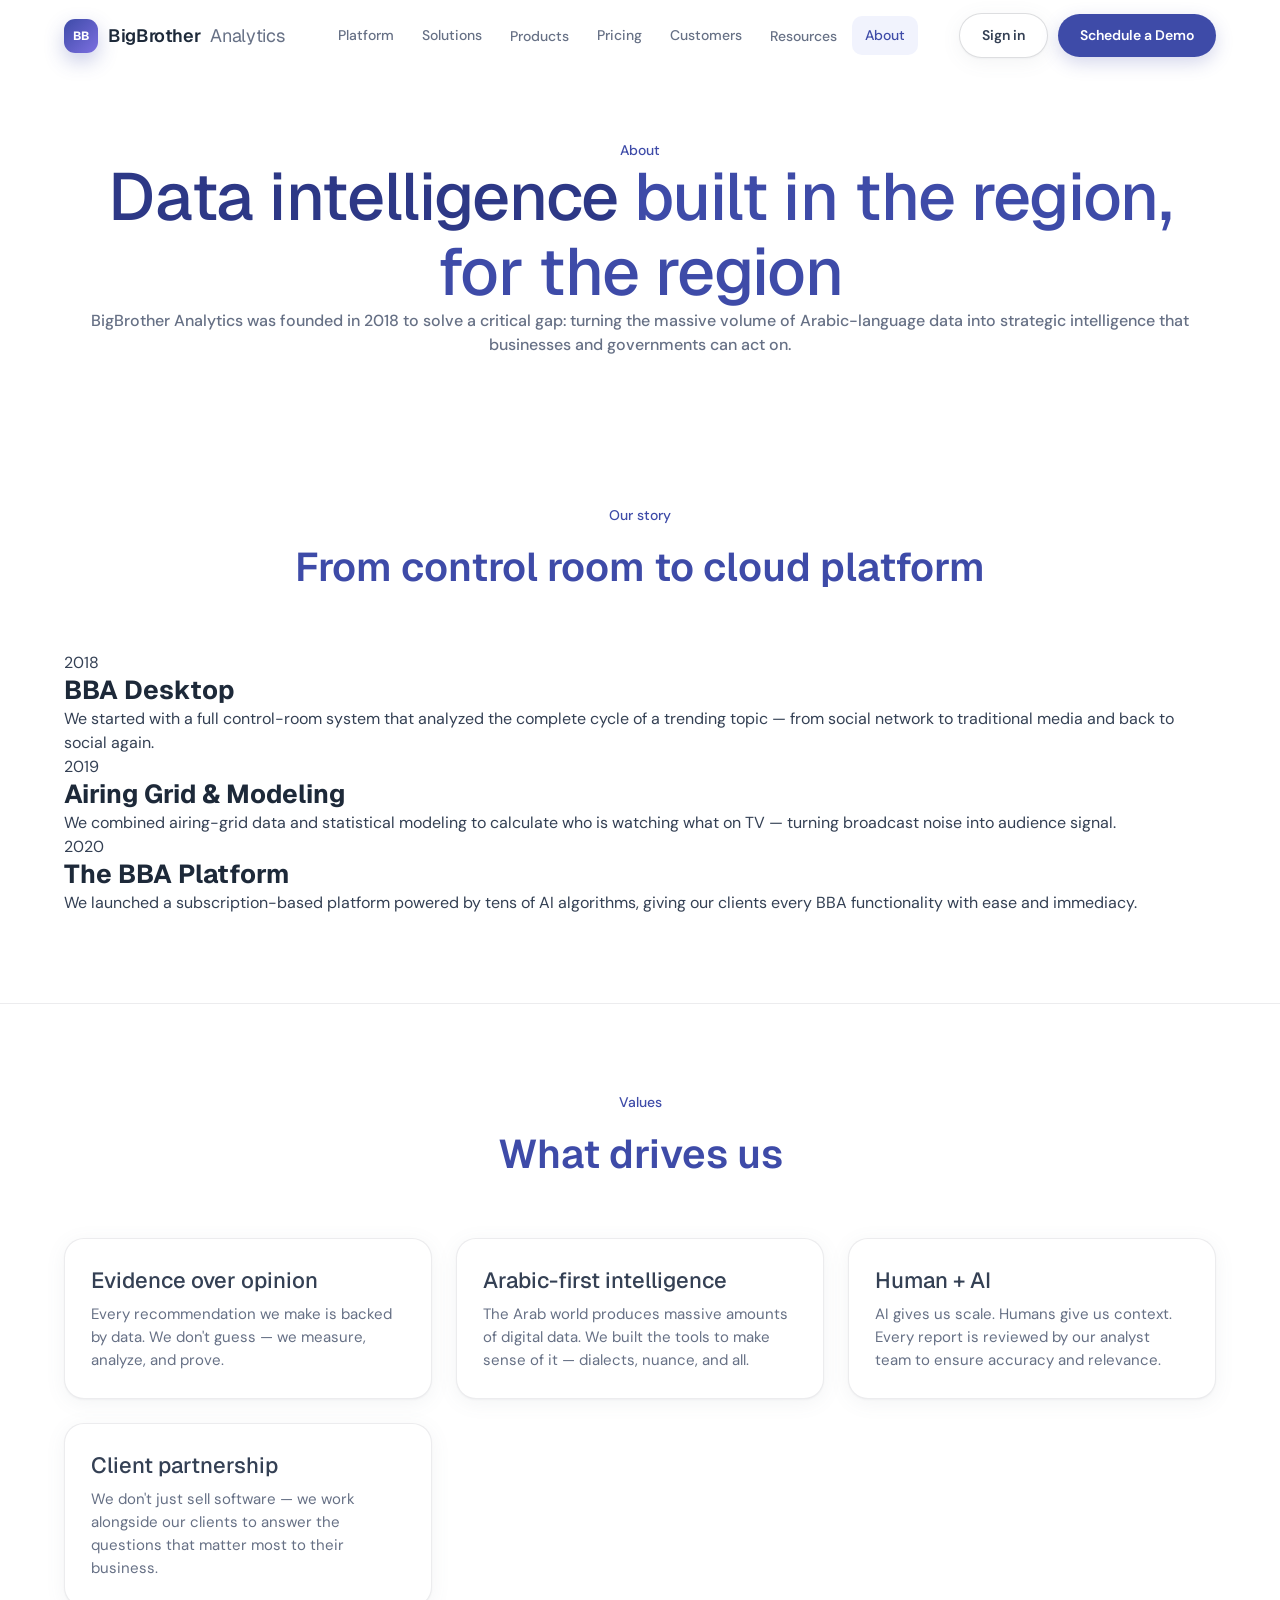
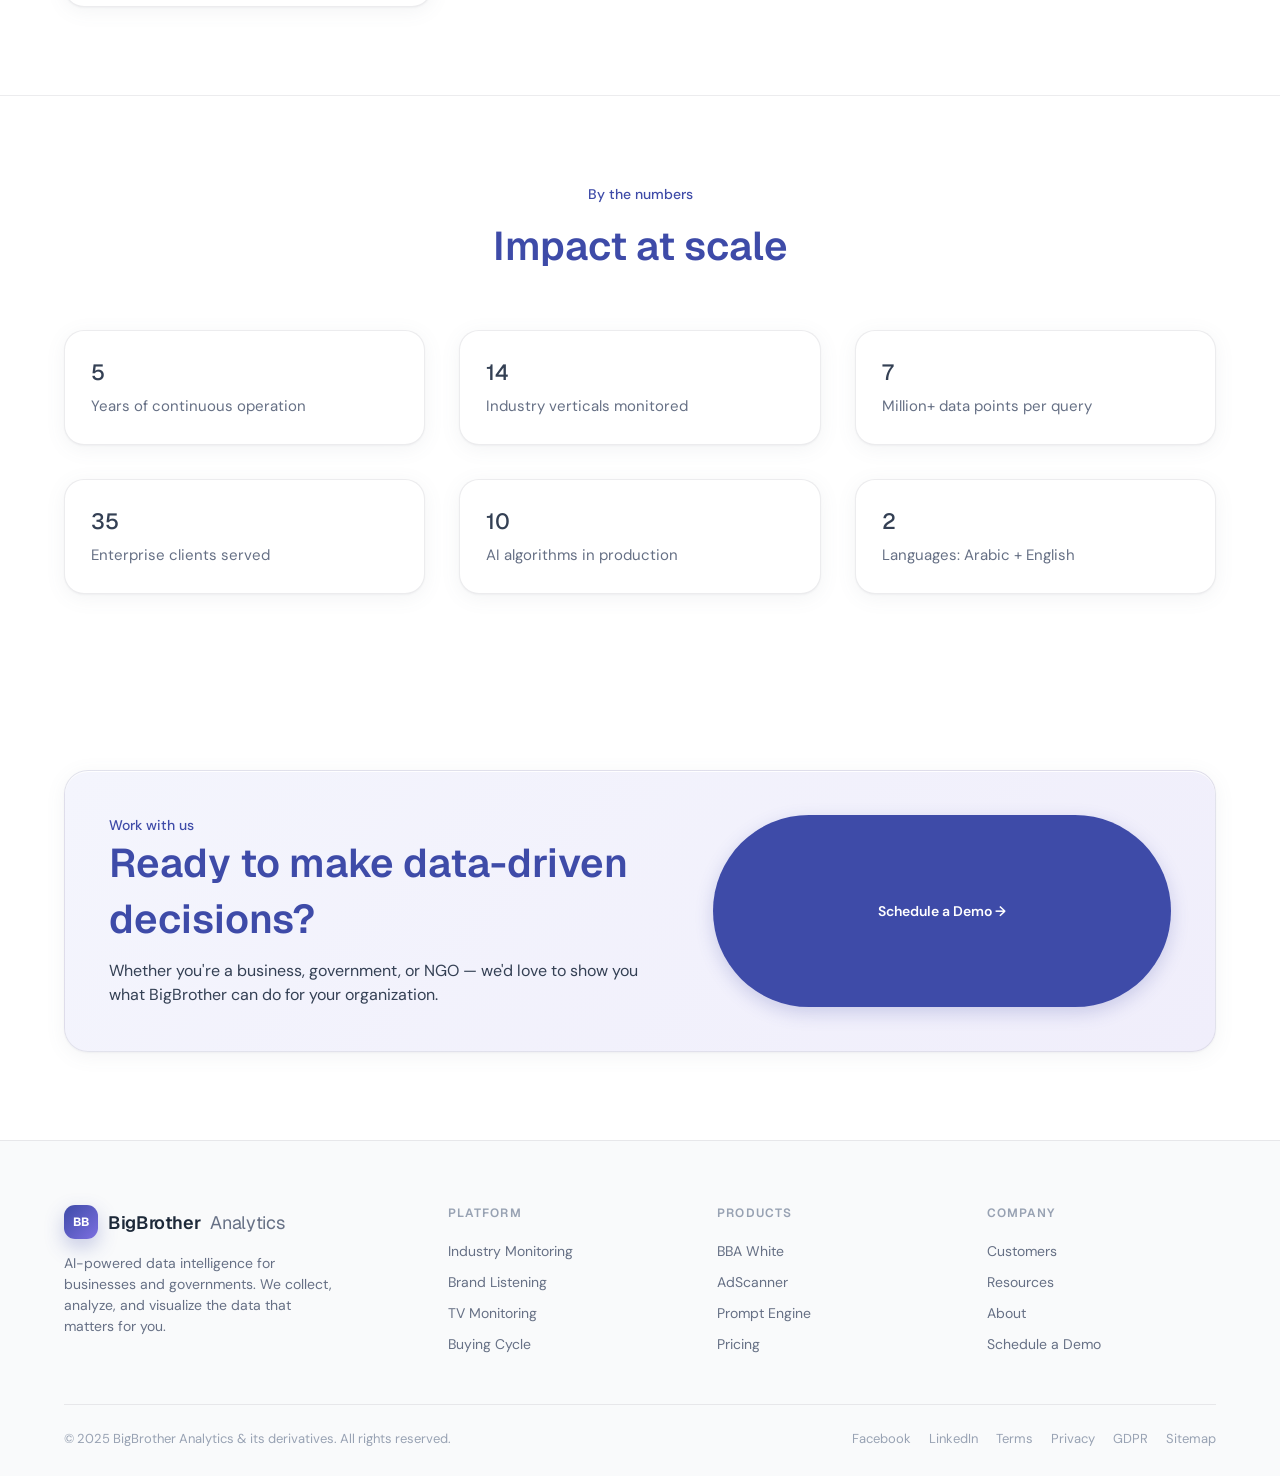
==== about.html @ 5b09ae2c "Initial commit" ====
<!DOCTYPE html>
<html lang="en">
<head>
<meta charset="utf-8">
<meta name="viewport" content="width=device-width, initial-scale=1">
<title>About — BigBrother Analytics</title>
<link rel="stylesheet" href="assets/css/style.css">
</head>
<body>

<header>
  <nav class="wrap">
    <a href="index.html" class="logo"><span class="dot">BB</span>BigBrother<span class="mut" style="font-weight:400">Analytics</span></a>
    <div class="navlinks">
      <a href="platform.html">Platform</a>
      <a href="solutions.html">Solutions</a>
      <div class="nav-dropdown">
        <a href="products.html">Products</a>
        <div class="dropdown-menu">
          <a href="bb-white.html">BBA White</a>
          <a href="ad-scanner.html">AdScanner</a>
          <a href="prompt-engine.html">Prompt Engine</a>
        </div>
      </div>
      <a href="pricing.html">Pricing</a>
      <a href="customers.html">Customers</a>
      <div class="nav-dropdown">
        <a href="resources.html">Resources</a>
        <div class="dropdown-menu">
          <a href="resources.html">Blog</a>
          <a href="resources.html">Case Studies</a>
          <a href="resources.html">Documentation</a>
        </div>
      </div>
      <a href="about.html" class="active">About</a>
    </div>
    <div class="navcta">
      <a href="schedule-demo.html" class="btn btn-ghost">Sign in</a>
      <a href="schedule-demo.html" class="btn btn-primary">Schedule a Demo</a>
    </div>
    <button class="nav-toggle" aria-label="Toggle menu">
      <svg width="24" height="24" fill="none" stroke="currentColor" stroke-width="2"><path d="M3 12h18M3 6h18M3 18h18"/></svg>
    </button>
  </nav>
  <div class="mobile-menu">
    <div class="mobile-menu-inner wrap">
      <a href="platform.html">Platform</a>
      <a href="solutions.html">Solutions</a>
      <a href="products.html">Products</a>
      <a href="bb-white.html">BBA White</a>
      <a href="ad-scanner.html">AdScanner</a>
      <a href="prompt-engine.html">Prompt Engine</a>
      <a href="pricing.html">Pricing</a>
      <a href="customers.html">Customers</a>
      <a href="resources.html">Resources</a>
      <a href="about.html" class="active">About</a>
      <div class="mobile-menu-cta">
        <a href="schedule-demo.html" class="btn btn-ghost" style="width:100%;justify-content:center">Sign in</a>
        <a href="schedule-demo.html" class="btn btn-primary" style="width:100%;justify-content:center">Schedule a Demo</a>
      </div>
    </div>
  </div>
</header>

<section class="page-hero">
  <div class="wrap">
    <div class="eyebrow">About</div>
    <h1>Data intelligence <span class="grad">built in the region, for the region</span></h1>
    <p class="lead">BigBrother Analytics was founded in 2018 to solve a critical gap: turning the massive volume of Arabic-language data into strategic intelligence that businesses and governments can act on.</p>
  </div>
</section>

<section>
  <div class="wrap">
    <div class="sec-head reveal">
      <div class="eyebrow">Our story</div>
      <h2>From control room to cloud platform</h2>
    </div>
    <div class="tl">
      <div class="node reveal">
        <div class="yr">2018</div>
        <h3>BBA Desktop</h3>
        <p>We started with a full control-room system that analyzed the complete cycle of a trending topic — from social network to traditional media and back to social again.</p>
      </div>
      <div class="node reveal">
        <div class="yr">2019</div>
        <h3>Airing Grid & Modeling</h3>
        <p>We combined airing-grid data and statistical modeling to calculate who is watching what on TV — turning broadcast noise into audience signal.</p>
      </div>
      <div class="node reveal">
        <div class="yr">2020</div>
        <h3>The BBA Platform</h3>
        <p>We launched a subscription-based platform powered by tens of AI algorithms, giving our clients every BBA functionality with ease and immediacy.</p>
      </div>
    </div>
  </div>
</section>

<section style="background:var(--bg2);border-top:1px solid var(--line);border-bottom:1px solid var(--line)">
  <div class="wrap">
    <div class="sec-head reveal">
      <div class="eyebrow">Values</div>
      <h2>What drives us</h2>
    </div>
    <div class="about-values">
      <div class="fcard reveal"><h3>Evidence over opinion</h3><p>Every recommendation we make is backed by data. We don't guess — we measure, analyze, and prove.</p></div>
      <div class="fcard reveal"><h3>Arabic-first intelligence</h3><p>The Arab world produces massive amounts of digital data. We built the tools to make sense of it — dialects, nuance, and all.</p></div>
      <div class="fcard reveal"><h3>Human + AI</h3><p>AI gives us scale. Humans give us context. Every report is reviewed by our analyst team to ensure accuracy and relevance.</p></div>
      <div class="fcard reveal"><h3>Client partnership</h3><p>We don't just sell software — we work alongside our clients to answer the questions that matter most to their business.</p></div>
    </div>
  </div>
</section>

<section>
  <div class="wrap">
    <div class="sec-head reveal">
      <div class="eyebrow">By the numbers</div>
      <h2>Impact at scale</h2>
    </div>
    <div class="feat-grid">
      <div class="fcard reveal"><h3 data-count="7">0</h3><p>Years of continuous operation</p></div>
      <div class="fcard reveal"><h3 data-count="20">0</h3><p>Industry verticals monitored</p></div>
      <div class="fcard reveal"><h3 data-count="10">0</h3><p>Million+ data points per query</p></div>
      <div class="fcard reveal"><h3 data-count="50">0</h3><p>Enterprise clients served</p></div>
      <div class="fcard reveal"><h3 data-count="15">0</h3><p>AI algorithms in production</p></div>
      <div class="fcard reveal"><h3>2</h3><p>Languages: Arabic + English</p></div>
    </div>
  </div>
</section>

<section>
  <div class="wrap">
    <div class="cta reveal">
      <div>
        <div class="eyebrow">Work with us</div>
        <h2>Ready to make data-driven decisions?</h2>
        <p>Whether you're a business, government, or NGO — we'd love to show you what BigBrother can do for your organization.</p>
      </div>
      <a href="schedule-demo.html" class="btn btn-primary">Schedule a Demo →</a>
    </div>
  </div>
</section>

<footer>
  <div class="wrap">
    <div class="fgrid">
      <div>
        <a href="index.html" class="logo" style="margin-bottom:14px"><span class="dot">BB</span>BigBrother<span class="mut" style="font-weight:400">Analytics</span></a>
        <p class="mut" style="font-size:14px;max-width:280px">AI-powered data intelligence for businesses and governments. We collect, analyze, and visualize the data that matters for you.</p>
      </div>
      <div>
        <h4>Platform</h4>
        <a href="solutions.html">Industry Monitoring</a><a href="solutions.html">Brand Listening</a>
        <a href="solutions.html">TV Monitoring</a><a href="solutions.html">Buying Cycle</a>
      </div>
      <div>
        <h4>Products</h4>
        <a href="bb-white.html">BBA White</a><a href="ad-scanner.html">AdScanner</a>
        <a href="prompt-engine.html">Prompt Engine</a><a href="pricing.html">Pricing</a>
      </div>
      <div>
        <h4>Company</h4>
        <a href="customers.html">Customers</a><a href="resources.html">Resources</a>
        <a href="about.html">About</a><a href="schedule-demo.html">Schedule a Demo</a>
      </div>
    </div>
    <div class="fbottom">
      <div>© 2025 BigBrother Analytics & its derivatives. All rights reserved.</div>
      <div class="soc">
        <a href="#">Facebook</a><a href="#">LinkedIn</a>
        <a href="#">Terms</a><a href="#">Privacy</a><a href="#">GDPR</a><a href="#">Sitemap</a>
      </div>
    </div>
  </div>
</footer>

<script src="assets/js/main.js" defer></script>
</body>
</html>
---- assets/css/style.css ----
/* =========================================================
   BigBrother Analytics — design system
   ========================================================= */
@import url('https://fonts.googleapis.com/css2?family=Geist:wght@400;500;600;700&family=DM+Sans:wght@400;500;600;700&display=swap');

*,*::before,*::after{box-sizing:border-box}
body{margin:0}
img,svg,video,canvas{display:block;max-width:100%}
a{color:inherit;text-decoration:none}
ul,ol{list-style:none;margin:0;padding:0}
button{font:inherit;border:none;background:none;cursor:pointer;color:inherit}
h1,h2,h3,h4,h5,h6,p{margin:0}

/* ===== TOKENS ===== */
:root{
  --ink:#1d2939;      /* headings */
  --ink2:#344054;     /* strong body */
  --mut:#667085;      /* body muted */
  --dim:#98a2b3;      /* light */
  --faint:#9aa5c4;    /* step labels */
  --pri:#3e4ba8;      /* primary indigo */
  --pri-d:#2d3886;    /* display indigo */
  --pri-l:#7c6fe0;
  --bg:#ffffff;
  --band:#f9fafb;
  --tint:#f1f3fd;
  --line:rgba(16,24,40,.08);
  --line2:rgba(16,24,40,.14);
  --good:#12b76a;
  --warn:#f79009;
  --bad:#f04438;
  --sh:0 1px 2px rgba(16,24,40,.04), 0 4px 20px rgba(102,112,133,.08);
  --sh-h:0 2px 6px rgba(16,24,40,.04), 0 14px 40px rgba(62,75,168,.14);
  --hair:inset 0 1px 0 rgba(255,255,255,.9);
  --max:1200px;
  --r:20px;
}

/* ===== BASE ===== */
html{scroll-behavior:smooth;scroll-padding-top:88px}
body{
  font-family:'DM Sans',system-ui,-apple-system,sans-serif;
  background:var(--bg);
  color:var(--ink2);
  line-height:1.5;
  -webkit-font-smoothing:antialiased;
  overflow-x:hidden;
}
::selection{background:rgba(62,75,168,.14)}
.wrap,.container{width:100%;max-width:var(--max);margin:0 auto;padding:0 24px}
section{padding:88px 0}
section.tight{padding:48px 0}
.band{background:var(--band);border-top:1px solid var(--line);border-bottom:1px solid var(--line)}
.center{text-align:center}

/* ===== TYPE ===== */
h1,h2,h3,h4,.display,.title,.logo{font-family:'Geist','DM Sans',system-ui,sans-serif}
h1,.title{font-size:clamp(36px,5.2vw,70px);line-height:1.12;font-weight:500;color:var(--pri-d);letter-spacing:-.01em}
h2{font-size:clamp(30px,3.6vw,40px);line-height:1.4;font-weight:600;color:var(--pri)}
h3{font-size:26px;line-height:1.23;font-weight:700;color:var(--ink)}
h4{font-size:20px;line-height:1.4;font-weight:600;color:var(--ink2)}
.lead{font-size:clamp(14px,1.4vw,16px);line-height:1.5;font-weight:500;color:var(--mut)}
.sub{font-size:clamp(16px,1.6vw,18px);line-height:1.34;font-weight:500;color:var(--mut);max-width:688px}
.mut,.muted{color:var(--mut)}
.eyebrow,.label{font-size:14px;line-height:20px;font-weight:500;color:var(--pri)}

/* ===== BUTTONS ===== */
.btn,.btn-primary,.btn-ghost,.btn2,.btn3{
  display:inline-flex;align-items:center;justify-content:center;gap:8px;
  border-radius:999px;font-size:14px;font-weight:600;padding:13px 26px;
  white-space:nowrap;transition:transform .18s ease,background .18s ease,box-shadow .18s ease,border-color .18s ease,color .18s ease;
}
.btn,.btn-primary{background:var(--pri);color:#fff;box-shadow:0 6px 18px rgba(62,75,168,.22)}
.btn:hover,.btn-primary:hover{background:#354095;transform:translateY(-1px);box-shadow:0 10px 26px rgba(62,75,168,.3)}
.btn-ghost,.btn2,.btn3{background:#fff;color:var(--ink2);border:1px solid var(--line2);box-shadow:var(--sh)}
.btn-ghost:hover,.btn2:hover,.btn3:hover{border-color:var(--pri);color:var(--pri);transform:translateY(-1px)}
.btn:focus-visible,.btn-primary:focus-visible,.btn-ghost:focus-visible,.faq-q:focus-visible,
.navlinks a:focus-visible,.nav-links a:focus-visible,.nav-toggle:focus-visible,.switch:focus-visible{
  outline:2px solid var(--pri);outline-offset:3px;
}

/* ===== HEADER ===== */
header{
  position:fixed;top:0;left:0;right:0;height:72px;z-index:9999;display:flex;align-items:center;
  background:rgba(255,255,255,.72);backdrop-filter:blur(16px);-webkit-backdrop-filter:blur(16px);
  border-bottom:1px solid transparent;transition:background .3s ease,border-color .3s ease;
}
header.scrolled{background:rgba(255,255,255,.94);border-bottom-color:var(--line)}
header .wrap,header nav.wrap{display:flex;align-items:center;justify-content:space-between;gap:18px;width:100%}
.logo,.nav-brand{display:inline-flex;align-items:center;gap:10px;font-size:18px;font-weight:600;letter-spacing:-.02em;color:var(--ink)}
.dot{
  width:34px;height:34px;border-radius:11px;display:inline-grid;place-items:center;
  background:linear-gradient(135deg,var(--pri),var(--pri-l));
  color:#fff;font-size:12px;font-weight:700;box-shadow:0 8px 20px rgba(62,75,168,.28);
}
.navlinks,.nav-links{display:flex;align-items:center;gap:2px}
.navlinks a,.nav-links a{
  font-size:14px;font-weight:500;color:var(--mut);padding:9px 13px;border-radius:10px;
  transition:color .2s ease,background .2s ease;
}
.navlinks a:hover,.nav-links a:hover{color:var(--ink);background:rgba(16,24,40,.04)}
.navlinks a.active,.nav-links a.active{color:var(--pri);background:var(--tint)}
.nav-dropdown{position:relative}
.dropdown-menu{
  position:absolute;top:calc(100% + 10px);left:0;min-width:210px;padding:8px;
  background:#fff;border:1px solid var(--line);border-radius:14px;box-shadow:0 16px 44px rgba(16,24,40,.14);
  opacity:0;visibility:hidden;transform:translateY(-4px);pointer-events:none;transition:all .2s ease;z-index:1000;
}
.nav-dropdown:hover .dropdown-menu{opacity:1;visibility:visible;transform:none;pointer-events:auto}
.dropdown-menu a{display:block;padding:9px 12px;border-radius:9px;font-size:14px;color:var(--mut)}
.dropdown-menu a:hover{background:var(--band);color:var(--ink)}
.dropdown-menu a.active{color:var(--pri);background:var(--tint)}
.navcta,.nav-cta{display:flex;align-items:center;gap:10px}
.navcta .btn-ghost,.nav-cta .btn-ghost{padding:11px 20px}
.navcta .btn,.nav-cta .btn{padding:11px 22px}
.nav-toggle{display:none;color:var(--ink);padding:4px}
.nav-toggle svg{width:26px;height:26px}
.mobile-menu{
  display:none;position:fixed;inset:72px 0 auto 0;padding:14px 0 22px;
  background:rgba(255,255,255,.97);backdrop-filter:blur(18px);border-bottom:1px solid var(--line);z-index:9998;
}
.mobile-menu.open{display:block}
.mobile-menu-inner{display:grid;gap:6px}
.mobile-menu-inner a{padding:12px 16px;border-radius:12px;background:var(--band);border:1px solid var(--line);color:var(--ink2);font-weight:500}
.mobile-menu-inner a.active{background:var(--tint);border-color:rgba(62,75,168,.2);color:var(--pri)}
.mobile-menu-cta{display:grid;gap:10px;margin-top:8px}

/* ===== HERO ===== */
.hero,.page-hero{position:relative;padding:150px 0 72px;text-align:center;overflow:hidden}
.hero .wrap,.page-hero .wrap{position:relative;z-index:1}
.grid-bg{
  position:absolute;inset:0 0 auto;height:760px;pointer-events:none;
  background:
    radial-gradient(680px 400px at 50% -6%, rgba(62,75,168,.10), transparent 70%),
    radial-gradient(460px 320px at 12% 8%, rgba(124,111,224,.10), transparent 70%),
    radial-gradient(460px 320px at 88% 4%, rgba(62,75,168,.08), transparent 70%),
    linear-gradient(90deg, rgba(16,24,40,.028) 1px, transparent 1px),
    linear-gradient(rgba(16,24,40,.028) 1px, transparent 1px);
  background-size:auto,auto,auto,64px 64px,64px 64px;
  mask-image:linear-gradient(180deg,#000 0%,rgba(0,0,0,.55) 60%,transparent 100%);
}
.hero-meta{display:flex;align-items:center;justify-content:center;gap:12px;flex-wrap:wrap;margin-bottom:18px}
.hero-meta .k{font-size:14px;line-height:20px;font-weight:500;color:var(--pri-d)}
.hero-meta .sep{width:4px;height:4px;border-radius:50%;background:var(--dim)}
.hero-meta .v{font-size:14px;line-height:20px;color:#717182}
.hero h1,.hero .title{margin:0 auto 26px;max-width:16ch}
.hero .lead{max-width:688px;margin:0 auto}
.hero-actions{margin-top:32px;display:flex;justify-content:center;gap:12px;flex-wrap:wrap}
.page-hero{padding:140px 0 60px}
.page-hero .lead,.page-hero .sub{margin-left:auto;margin-right:auto}

/* ===== LOGO MARQUEE ===== */
.strip{padding:34px 0;background:var(--band);border-top:1px solid var(--line);border-bottom:1px solid var(--line)}
.strip .lbl{text-align:center;font-size:13px;font-weight:500;color:var(--dim);margin-bottom:22px}
.marquee{overflow:hidden;mask-image:linear-gradient(90deg,transparent,#000 10%,#000 90%,transparent)}
.marquee .track{display:flex;gap:64px;width:max-content;animation:slide 36s linear infinite}
.marquee:hover .track{animation-play-state:paused}
.marquee span{flex:none;font-size:18px;font-weight:600;letter-spacing:-.01em;color:var(--dim);white-space:nowrap;transition:color .2s}
.marquee span:hover{color:var(--pri)}
@keyframes slide{to{transform:translateX(-50%)}}

/* ===== STAT BAND ===== */
.growth{display:grid;grid-template-columns:minmax(0,.9fr) minmax(0,1.6fr);gap:56px;align-items:center}
.growth .head{font-family:'Geist','DM Sans',sans-serif;font-size:40px;line-height:56px;font-weight:600;color:var(--pri)}
.stats{display:grid;grid-template-columns:repeat(3,1fr);gap:28px}
.stat .n{font-family:'Geist','DM Sans',sans-serif;font-size:36px;line-height:44px;font-weight:600;color:var(--pri)}
.stat .l{margin-top:6px;font-size:14px;line-height:20px;font-weight:500;color:var(--ink2)}

/* ===== SECTION HEAD ===== */
.sec-head{text-align:center;max-width:760px;margin:0 auto 56px}
.sec-head .eyebrow{margin-bottom:14px}
.sec-head h2,.sec-head .h{margin-bottom:16px}
.sec-head p,.sec-head .sub{margin:0 auto;font-size:18px;line-height:24px;font-weight:500;color:var(--mut);max-width:688px}

/* ===== BENTO FEATURE CARDS ===== */
.bento,.feat,.feat-grid,.prod,.solutions{
  display:grid;grid-template-columns:repeat(auto-fit,minmax(300px,1fr));gap:34px;align-items:stretch;
}
.bcard,.fcard,.pcard,.feat-card,.value-card,.blog-card,.product-card,.panel,.card{
  display:flex;flex-direction:column;
  background:#fff;border:1px solid var(--line);border-radius:var(--r);padding:14px;
  box-shadow:var(--sh),var(--hair);
  transition:transform .22s ease,box-shadow .22s ease,border-color .22s ease;
}
.bcard:hover,.fcard:hover,.pcard:hover,.feat-card:hover,.value-card:hover,.blog-card:hover,.product-card:hover,.panel:hover,.card:hover{
  transform:translateY(-4px);box-shadow:var(--sh-h),var(--hair);border-color:rgba(62,75,168,.18);
}
/* mockup viewport */
.viz{
  position:relative;flex:1;min-height:230px;border-radius:14px;overflow:hidden;
  background:linear-gradient(160deg,#f7f8fd 0%,#f1f3fd 100%);
  border:1px solid rgba(62,75,168,.07);
  padding:18px;display:flex;flex-direction:column;gap:10px;
}
.bcard .meta,.fcard .meta{padding:18px 16px 8px}
.bcard .meta h3,.bcard .meta .t{font-family:'Geist','DM Sans',sans-serif;font-size:24px;line-height:32px;font-weight:500;color:var(--ink2);margin-bottom:8px}
.bcard .meta p{font-size:16px;line-height:24px;color:var(--mut)}
/* legacy card interior */
.fcard h3,.pcard h3,.feat-card h4,.value-card h4,.card h4{font-family:'Geist','DM Sans',sans-serif;font-size:22px;line-height:30px;font-weight:500;color:var(--ink2);margin-bottom:8px}
.fcard p,.pcard p,.feat-card p,.value-card p,.card p,.blog-card p,.product-card__desc{font-size:15px;line-height:23px;color:var(--mut)}
.fcard,.pcard,.feat-card,.value-card,.blog-card,.product-card,.panel,.card{padding:26px}
.ico,.card-icon,.value-item__icon{
  width:46px;height:46px;border-radius:13px;display:grid;place-items:center;font-size:21px;margin-bottom:16px;
  background:linear-gradient(135deg,rgba(62,75,168,.10),rgba(124,111,224,.10));
  border:1px solid rgba(62,75,168,.12);box-shadow:var(--hair);
}
.pcard a,.card .link{margin-top:auto;padding-top:14px;color:var(--pri);font-weight:600;font-size:14px}
.tag{
  display:inline-flex;align-items:center;align-self:flex-start;gap:6px;margin-bottom:14px;
  padding:5px 12px;border-radius:999px;font-size:12px;font-weight:600;
  background:var(--tint);border:1px solid rgba(62,75,168,.14);color:var(--pri);
}

/* --- mockup atoms used inside .viz --- */
.vhead{display:flex;align-items:center;justify-content:space-between;gap:10px}
.vhead .t{font-size:13px;font-weight:600;color:var(--ink2)}
.live{display:inline-flex;align-items:center;gap:6px;font-size:11px;font-weight:600;color:var(--good)}
.live::before{content:"";width:6px;height:6px;border-radius:50%;background:var(--good);animation:pulse 1.8s infinite}
@keyframes pulse{0%,100%{opacity:1;transform:scale(1)}50%{opacity:.35;transform:scale(.8)}}
.tile{background:#fff;border:1px solid var(--line);border-radius:12px;padding:12px;box-shadow:var(--hair)}
.tile .k{font-size:11px;color:var(--dim);margin-bottom:4px}
.tile .v{font-family:'Geist','DM Sans',sans-serif;font-size:22px;font-weight:600;color:var(--ink);line-height:1.1}
.tile .d{font-size:11px;color:var(--good);margin-top:3px}
.tiles{display:grid;grid-template-columns:1fr 1fr;gap:10px}
.bars{display:flex;align-items:flex-end;gap:6px;flex:1;min-height:78px}
.bars span{flex:1;min-height:8px;border-radius:5px 5px 3px 3px;background:linear-gradient(180deg,var(--pri),rgba(124,111,224,.35))}
.kpi{display:grid;grid-template-columns:1fr 1.1fr auto;gap:10px;align-items:center;font-size:12px}
.kpi .l{color:var(--mut);white-space:nowrap;overflow:hidden;text-overflow:ellipsis}
.kpi .v{font-weight:600;color:var(--ink);font-size:12px}
.meter{height:8px;border-radius:999px;background:rgba(62,75,168,.12);overflow:hidden}
.meter i{display:block;height:100%;border-radius:inherit;background:linear-gradient(90deg,var(--pri),var(--pri-l))}
.bub{
  max-width:86%;padding:10px 13px;border-radius:14px;font-size:13px;line-height:1.4;
  background:#fff;border:1px solid var(--line);color:var(--ink2);box-shadow:var(--hair);
}
.bub.me{margin-left:auto;background:var(--pri);color:#fff;border-color:transparent}
.bub .who{display:block;font-size:10px;font-weight:600;color:var(--dim);margin-bottom:3px}
.bub.me .who{color:rgba(255,255,255,.7)}
.rowitem{display:flex;align-items:center;gap:10px;background:#fff;border:1px solid var(--line);border-radius:11px;padding:10px 12px;box-shadow:var(--hair)}
.rowitem .txt{flex:1;min-width:0}
.rowitem .n{font-size:12.5px;font-weight:600;color:var(--ink2)}
.rowitem .s{font-size:11px;color:var(--dim)}
.badge2{font-size:10.5px;font-weight:600;padding:4px 9px;border-radius:999px;white-space:nowrap}
.badge2.ok{background:rgba(18,183,106,.1);color:var(--good)}
.badge2.on{background:var(--tint);color:var(--pri)}
.badge2.hot{background:rgba(240,68,56,.1);color:var(--bad)}
.badge2.warn{background:rgba(247,144,9,.12);color:var(--warn)}
.chips{display:flex;flex-wrap:wrap;gap:7px}
.chip{
  padding:6px 12px;border-radius:999px;font-size:12px;font-weight:500;
  background:#fff;border:1px solid var(--line);color:var(--mut);box-shadow:var(--hair);
}
.chip.on{background:var(--tint);border-color:rgba(62,75,168,.18);color:var(--pri)}
.foot{margin-top:auto;font-size:11.5px;font-weight:600;color:var(--pri)}

/* ===== HOW IT WORKS / STEPS ===== */
.steps{display:grid;grid-template-columns:repeat(auto-fit,minmax(300px,1fr));gap:34px}
.stepcard{display:flex;flex-direction:column;background:#fff;border:1px solid var(--line);border-radius:var(--r);padding:14px;box-shadow:var(--sh),var(--hair);transition:transform .22s ease,box-shadow .22s ease}
.stepcard:hover{transform:translateY(-4px);box-shadow:var(--sh-h),var(--hair)}
.stepcard .meta{padding:18px 16px 8px}
.step-n{font-size:11px;font-weight:600;text-transform:uppercase;letter-spacing:.12em;color:var(--faint);margin-bottom:6px}
.stepcard .meta h3{font-size:26px;line-height:32px;font-weight:700;color:var(--ink);margin-bottom:14px}
.stepcard .meta .h{font-size:15px;line-height:22px;font-weight:700;color:var(--ink);margin-bottom:8px}
.stepcard .meta p{font-size:15px;line-height:23px;color:var(--mut)}

/* ===== USE CASES ===== */
.ucgrid{display:grid;grid-template-columns:repeat(auto-fit,minmax(300px,1fr));gap:34px}
.uc{display:flex;flex-direction:column;background:#fff;border:1px solid var(--line);border-radius:var(--r);padding:14px;box-shadow:var(--sh),var(--hair);transition:transform .22s ease,box-shadow .22s ease}
.uc:hover{transform:translateY(-4px);box-shadow:var(--sh-h),var(--hair)}
.uc .meta{padding:18px 16px 8px}
.uc .kicker{display:flex;align-items:center;gap:8px;margin-bottom:10px;font-size:11px;font-weight:600;letter-spacing:.12em;text-transform:uppercase;color:var(--faint)}
.uc .kicker .ind{letter-spacing:normal;text-transform:none;font-size:14px;font-weight:400;color:var(--dim)}
.uc .meta h3{font-size:22px;line-height:30px;font-weight:600;color:var(--ink);margin-bottom:8px}
.uc .meta p{font-size:15px;line-height:23px;color:var(--mut)}

/* ===== TESTIMONIALS ===== */
.tgrid,.testi-grid{display:grid;grid-template-columns:repeat(auto-fit,minmax(300px,1fr));gap:24px}
.quote,.testi-card{
  display:flex;flex-direction:column;gap:18px;background:#fff;border:1px solid var(--line);
  border-radius:16px;padding:26px;box-shadow:var(--sh),var(--hair);transition:transform .22s ease,box-shadow .22s ease,border-color .22s ease;
}
.quote:hover,.testi-card:hover{transform:translateY(-3px);box-shadow:var(--sh-h),var(--hair);border-color:rgba(62,75,168,.18)}
.quote p,.testi-card .quote{font-size:15px;line-height:1.62;color:var(--ink2);flex:1}
.who,.author{display:flex;align-items:center;gap:12px;margin-top:auto}
.av,.avatar{width:40px;height:40px;border-radius:50%;display:grid;place-items:center;flex:none;background:var(--tint);color:var(--pri);font-size:13px;font-weight:700}
.who b,.author .name{display:block;font-size:14px;font-weight:600;color:var(--ink)}
.who small,.author .role{display:block;font-size:12.5px;color:var(--dim)}

/* ===== SPLIT / PANEL VISUAL ===== */
.split{display:grid;grid-template-columns:1.02fr .98fr;gap:56px;align-items:center}
.panel-visual{display:grid;gap:16px;padding:26px;background:#fff;border:1px solid var(--line);border-radius:var(--r);box-shadow:var(--sh),var(--hair)}
.panel-visual .kpi{font-size:13px}
.panel-visual .meter{height:10px}

/* ===== CRISIS BANNER ===== */
.crisis{
  display:flex;gap:20px;align-items:flex-start;padding:26px 28px;border-radius:var(--r);
  background:linear-gradient(135deg,rgba(240,68,56,.06),var(--tint));border:1px solid var(--line);box-shadow:var(--sh),var(--hair);
}
.crisis .ico{margin:0;flex:none;background:rgba(240,68,56,.1);border-color:rgba(240,68,56,.16)}

/* ===== CTA / FORMS ===== */
.cta{
  display:grid;grid-template-columns:1.1fr .9fr;gap:44px;padding:44px;border-radius:24px;
  background:linear-gradient(135deg,#f4f5fd,#f0eefb);border:1px solid var(--line);box-shadow:var(--sh),var(--hair);
}
.cta h2{margin-bottom:12px}
.frow{display:grid;grid-template-columns:1fr 1fr;gap:12px;margin-bottom:12px}
input,select,textarea{
  width:100%;font-family:inherit;font-size:14px;padding:13px 15px;border-radius:12px;
  border:1px solid var(--line2);background:#fff;color:var(--ink2);outline:none;
  transition:border-color .2s ease,box-shadow .2s ease;
}
input::placeholder,textarea::placeholder{color:var(--dim)}
input:focus,select:focus,textarea:focus{border-color:var(--pri);box-shadow:0 0 0 4px rgba(62,75,168,.1)}
form .btn,form .btn-primary{width:100%;margin-top:4px}
.fnote{font-size:12px;color:var(--dim);margin-top:10px;text-align:center}
.trust{display:flex;flex-wrap:wrap;gap:10px;margin-top:24px}
.trust > div{padding:9px 14px;border-radius:999px;font-size:13px;background:#fff;border:1px solid var(--line);color:var(--mut);box-shadow:var(--hair)}
.trust b{color:var(--ink);font-weight:600}

/* ===== FAQ ===== */
.faq{max-width:860px;margin:0 auto}
.faq-item{border-bottom:1px solid var(--line)}
.faq-q{display:flex;align-items:center;justify-content:space-between;gap:16px;width:100%;padding:22px 0;text-align:left;font-size:18px;line-height:28px;font-weight:500;color:var(--ink2)}
.faq-q:hover{color:var(--pri)}
.faq-ico,.arr{color:var(--dim);transition:transform .25s ease;flex:none}
.faq-item.open .faq-ico,.faq-item.open .arr{transform:rotate(180deg)}
.faq-a{max-height:0;overflow:hidden;opacity:0;transition:max-height .35s ease,opacity .25s ease}
.faq-item.open .faq-a{max-height:420px;opacity:1}
.faq-a p{padding:0 0 22px;font-size:16px;line-height:26px;color:var(--mut)}

/* ===== PRICING ===== */
.prices,.price-cards{display:grid;grid-template-columns:repeat(auto-fit,minmax(280px,1fr));gap:24px;align-items:start}
.price-card{background:#fff;border:1px solid var(--line);border-radius:var(--r);padding:34px 28px;text-align:center;box-shadow:var(--sh),var(--hair);transition:transform .22s ease,box-shadow .22s ease}
.price-card:hover{transform:translateY(-4px);box-shadow:var(--sh-h),var(--hair)}
.price-card.featured,.popular{border-color:rgba(62,75,168,.35);box-shadow:0 0 0 1px rgba(62,75,168,.12),0 22px 50px rgba(62,75,168,.14)}
.price-card.featured{position:relative}
.price-card.featured::before{content:'Most Popular';position:absolute;top:-12px;left:50%;transform:translateX(-50%);background:var(--pri);color:#fff;font-size:11px;font-weight:600;padding:5px 16px;border-radius:999px}
.price-card .plan-name{font-size:13px;font-weight:600;text-transform:uppercase;letter-spacing:.08em;color:var(--mut);margin-bottom:10px}
.price-card .price,.price-card .amount{font-family:'Geist','DM Sans',sans-serif;font-size:44px;font-weight:600;color:var(--pri);line-height:1.1}
.price-card .price{display:flex;align-items:baseline;justify-content:center;gap:6px;margin-bottom:6px}
.price-card .price span:not(.amount){font-size:15px;font-weight:400;color:var(--mut)}
.price-card .desc{font-size:14px;color:var(--mut);margin-bottom:22px;min-height:42px}
.price-card .features{text-align:left;margin-bottom:26px}
.price-card .features li{display:flex;gap:10px;align-items:flex-start;font-size:14px;color:var(--mut);padding:9px 0;border-bottom:1px solid var(--line)}
.price-card .features li::before{content:'✓';color:var(--pri);font-weight:700;flex:none}
.price-card .btn,.price-card .btn2,.price-card .btn-ghost{width:100%;margin-bottom:8px}
.price-toggle,.toggle-wrap{display:flex;align-items:center;justify-content:center;gap:12px;margin-bottom:34px}
.price-toggle span,.toggle-label{font-size:14px;color:var(--mut)}
.price-toggle .active,.toggle-label.active{color:var(--ink);font-weight:600}
.switch{position:relative;width:50px;height:28px;border-radius:999px;background:rgba(16,24,40,.12);border:1px solid var(--line);cursor:pointer;transition:background .3s}
.switch::after{content:'';position:absolute;top:3px;left:3px;width:20px;height:20px;border-radius:50%;background:var(--pri);transition:transform .25s ease}
.switch.yes{background:var(--tint)}
.switch.yes::after{transform:translateX(22px)}
.switch .knob{display:none}
.save-badge{font-size:12px;font-weight:600;padding:4px 10px;border-radius:999px;background:var(--tint);color:var(--pri)}

/* ===== TABLES ===== */
.specs-table,.comparison-wrap table{width:100%;border-collapse:collapse;font-size:14px}
.specs-table tr,.comparison-wrap tr{border-bottom:1px solid var(--line)}
.specs-table td,.comparison-wrap td,.comparison-wrap th{padding:15px 16px;text-align:left}
.specs-table td:first-child,.comparison-wrap th{font-weight:600;color:var(--ink2)}
.specs-table td:last-child,.comparison-wrap td{color:var(--mut)}
.comparison-wrap{overflow-x:auto;border:1px solid var(--line);border-radius:16px;box-shadow:var(--sh)}
.comparison-wrap th{background:var(--band);font-size:12px;text-transform:uppercase;letter-spacing:.05em}
.comparison-wrap .check{color:var(--pri);font-weight:700}
.comparison-wrap .dash{color:var(--dim)}

/* ===== FOOTER ===== */
footer{background:var(--band);border-top:1px solid var(--line);padding:64px 0 28px}
.fgrid,.footer-top{display:grid;grid-template-columns:1.5fr repeat(3,minmax(0,1fr));gap:40px;margin-bottom:44px}
.fgrid h4,.footer-col h4{font-size:12px;font-weight:600;text-transform:uppercase;letter-spacing:.09em;color:var(--dim);margin-bottom:14px}
.fgrid a:not(.logo),.footer-col a{display:block;font-size:14px;color:var(--mut);padding:5px 0;transition:color .2s}
.fgrid a:not(.logo):hover,.footer-col a:hover{color:var(--pri)}
.fbottom,.footer-bottom{display:flex;justify-content:space-between;align-items:center;flex-wrap:wrap;gap:14px;padding-top:24px;border-top:1px solid var(--line);font-size:13px;color:var(--dim)}
.soc,.footer-social,.footer-bottom-links{display:flex;flex-wrap:wrap;gap:18px}
.soc a{font-size:13px;color:var(--dim)}
.soc a:hover{color:var(--pri)}

/* ===== MISC / LEGACY ALIASES ===== */
.grid2{display:grid;grid-template-columns:1fr 1fr;gap:32px;align-items:center}
.grid3{display:grid;grid-template-columns:repeat(auto-fit,minmax(280px,1fr));gap:24px}
.grid4{display:grid;grid-template-columns:repeat(auto-fit,minmax(220px,1fr));gap:24px}
.blog-grid,.about-values{display:grid;grid-template-columns:repeat(auto-fit,minmax(300px,1fr));gap:24px}
.metrics{display:grid;grid-template-columns:repeat(auto-fit,minmax(180px,1fr));gap:24px;text-align:center}
.metric .value{font-family:'Geist','DM Sans',sans-serif;font-size:clamp(32px,4vw,44px);font-weight:600;color:var(--pri)}
.metric .label{font-size:14px;color:var(--mut);margin-top:4px}
.grad{color:var(--pri)}
.badge{display:inline-flex;align-items:center;gap:9px;padding:8px 15px;border-radius:999px;background:#fff;border:1px solid var(--line);font-size:13px;color:var(--ink2);box-shadow:var(--sh)}
.clients{display:flex;justify-content:center;align-items:center;gap:44px;flex-wrap:wrap}
.clients span{font-size:18px;font-weight:600;color:var(--dim)}
.blog-card .thumb{height:180px;border-radius:12px;background:var(--tint);display:grid;place-items:center;font-size:42px;margin-bottom:16px}
.blog-card .meta{padding:0}
.product-card__badge{align-self:flex-start;margin-bottom:12px;padding:5px 12px;border-radius:999px;font-size:12px;font-weight:600;background:var(--tint);color:var(--pri)}
.product-card__title{font-family:'Geist','DM Sans',sans-serif;font-size:22px;font-weight:500;color:var(--ink2);margin-bottom:8px}
.product-card__features li{display:flex;gap:8px;align-items:center;font-size:14px;color:var(--mut);padding:5px 0}
.product-card__features li::before{content:'✓';color:var(--pri);font-weight:700}
.product-card__cta{align-self:flex-start;margin-top:16px;padding:11px 22px;border-radius:999px;background:var(--pri);color:#fff;font-size:14px;font-weight:600}
.product-card__cta:hover{background:#354095}
.value-item{text-align:center;padding:20px}
.value-item__title{font-size:18px;font-weight:600;color:var(--ink);margin-bottom:6px}
.value-item__text{font-size:14px;color:var(--mut)}
.value-row{display:grid;grid-template-columns:repeat(auto-fit,minmax(220px,1fr));gap:28px;margin-top:44px}
.products-grid{display:grid;grid-template-columns:repeat(auto-fit,minmax(300px,1fr));gap:28px;margin-top:44px}

/* ===== REVEAL ===== */
.reveal,[data-animate]{opacity:0;transform:translateY(22px);transition:opacity .7s ease,transform .7s ease}
.reveal.visible,[data-animate].visible{opacity:1;transform:none}
@media(prefers-reduced-motion:reduce){
  .reveal,[data-animate]{opacity:1;transform:none;transition:none}
  .marquee .track{animation:none;flex-wrap:wrap;width:auto;justify-content:center}
  .live::before{animation:none}
}

/* ===== RESPONSIVE ===== */
@media(max-width:1024px){
  .growth,.split,.cta,.fgrid,.footer-top,.grid2{grid-template-columns:1fr;gap:34px}
  .navcta,.nav-cta{display:none}
  .navlinks,.nav-links{display:none}
  .nav-toggle{display:block}
  .fgrid,.footer-top{grid-template-columns:1fr 1fr}
}
@media(max-width:768px){
  section{padding:60px 0}
  .hero,.page-hero{padding:120px 0 56px}
  .bento,.feat,.feat-grid,.prod,.solutions,.steps,.ucgrid{grid-template-columns:1fr;gap:20px}
  .stats{grid-template-columns:1fr;gap:22px;text-align:center}
  .hero-actions{flex-direction:column;align-items:stretch}
  .hero-actions .btn,.hero-actions .btn-ghost{width:100%}
  .frow{grid-template-columns:1fr}
  .cta{padding:26px}
  .fgrid,.footer-top{grid-template-columns:1fr;gap:28px}
  .fbottom,.footer-bottom{justify-content:center;text-align:center}
  .marquee .track{gap:38px}
  .marquee span{font-size:16px}
  .crisis{flex-direction:column;gap:14px}
}
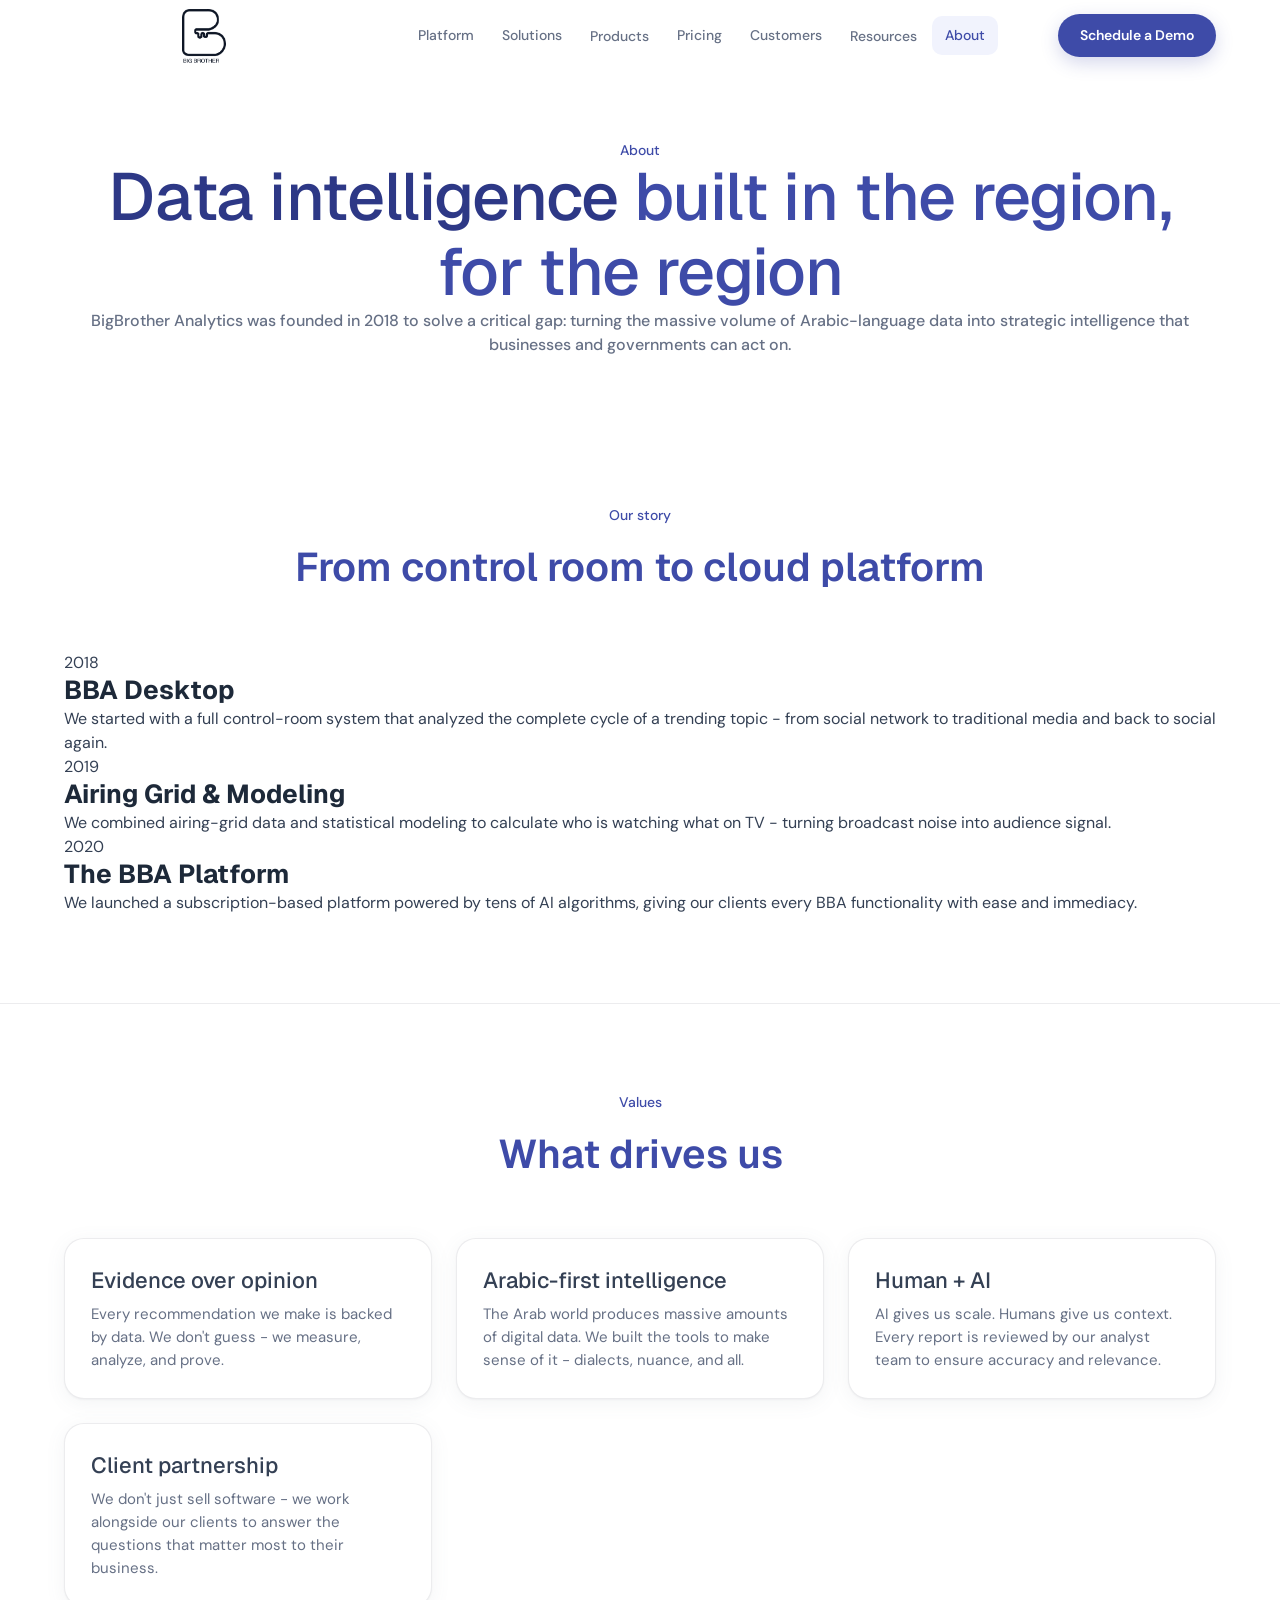
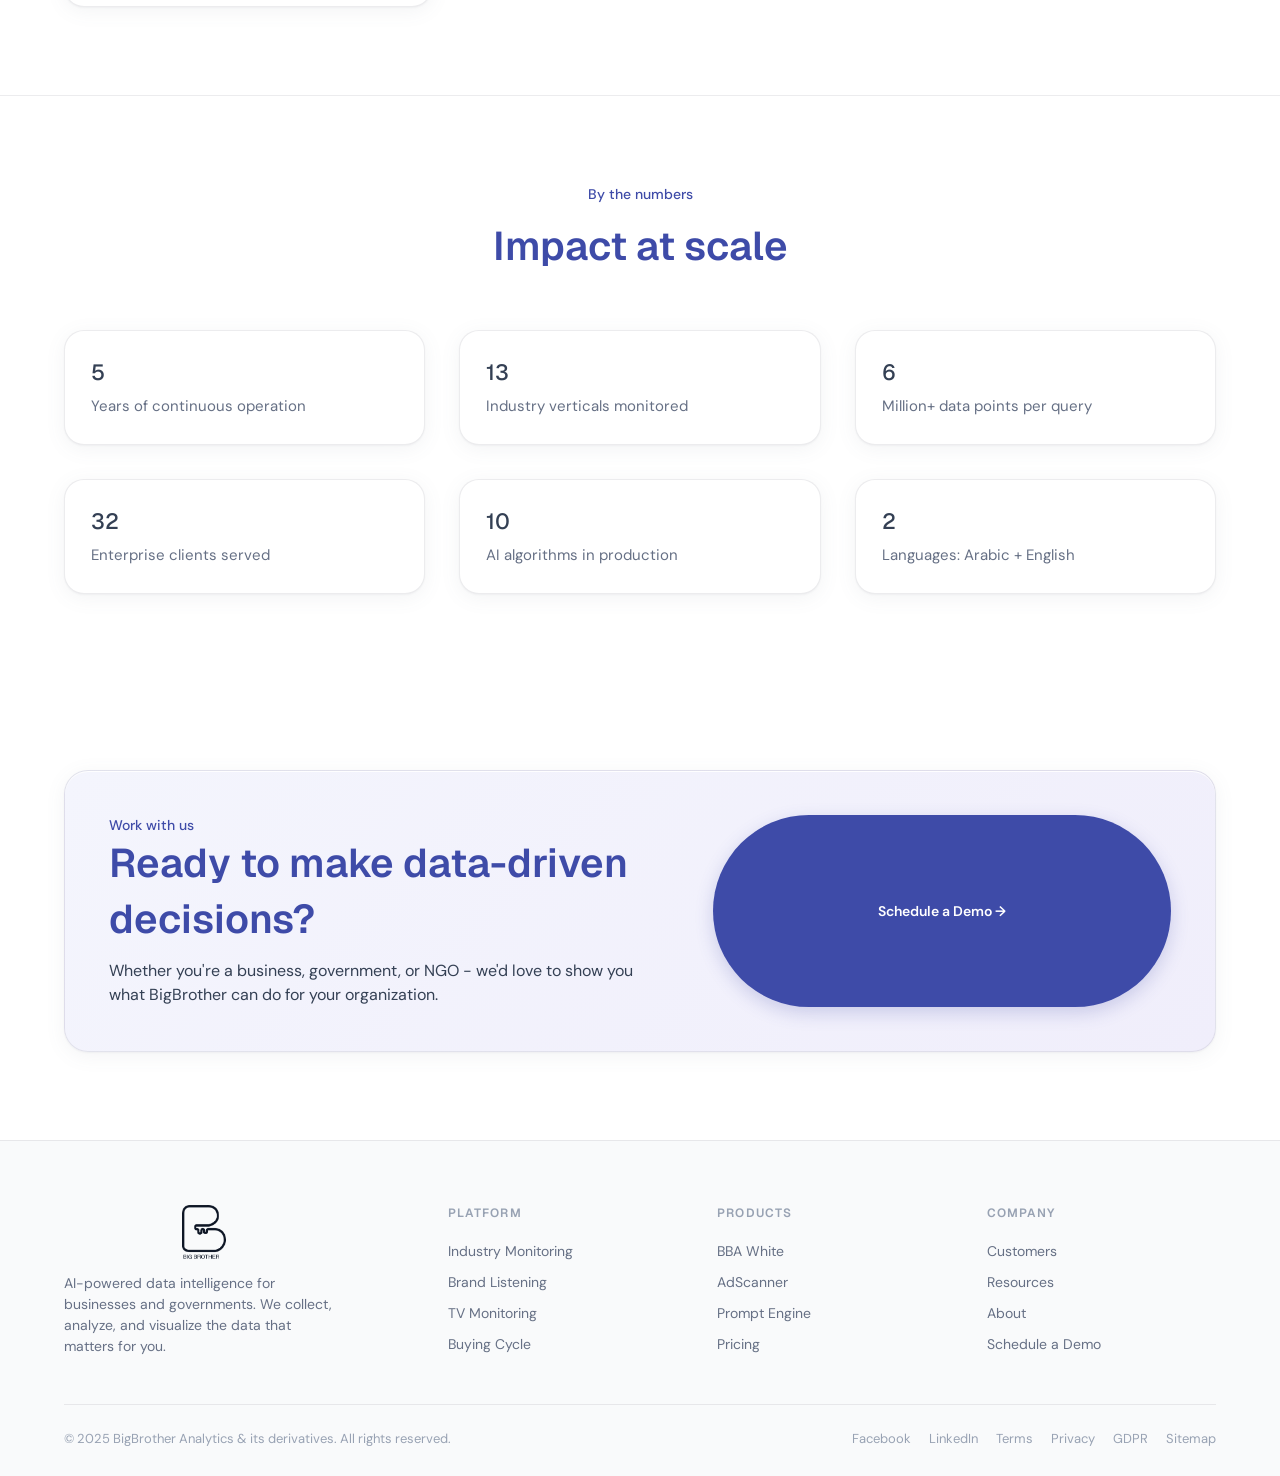
==== commit 05a89b00: "Remove em dashes" ====
--- a/about.html
+++ b/about.html
@@ -3,7 +3,7 @@
 <head>
 <meta charset="utf-8">
 <meta name="viewport" content="width=device-width, initial-scale=1">
-<title>About — BigBrother Analytics</title>
+<title>About  -  BigBrother Analytics</title>
 <link rel="stylesheet" href="assets/css/style.css">
 </head>
 <body>
@@ -80,12 +80,12 @@
       <div class="node reveal">
         <div class="yr">2018</div>
         <h3>BBA Desktop</h3>
-        <p>We started with a full control-room system that analyzed the complete cycle of a trending topic — from social network to traditional media and back to social again.</p>
+        <p>We started with a full control-room system that analyzed the complete cycle of a trending topic  -  from social network to traditional media and back to social again.</p>
       </div>
       <div class="node reveal">
         <div class="yr">2019</div>
         <h3>Airing Grid & Modeling</h3>
-        <p>We combined airing-grid data and statistical modeling to calculate who is watching what on TV — turning broadcast noise into audience signal.</p>
+        <p>We combined airing-grid data and statistical modeling to calculate who is watching what on TV  -  turning broadcast noise into audience signal.</p>
       </div>
       <div class="node reveal">
         <div class="yr">2020</div>
@@ -103,10 +103,10 @@
       <h2>What drives us</h2>
     </div>
     <div class="about-values">
-      <div class="fcard reveal"><h3>Evidence over opinion</h3><p>Every recommendation we make is backed by data. We don't guess — we measure, analyze, and prove.</p></div>
-      <div class="fcard reveal"><h3>Arabic-first intelligence</h3><p>The Arab world produces massive amounts of digital data. We built the tools to make sense of it — dialects, nuance, and all.</p></div>
+      <div class="fcard reveal"><h3>Evidence over opinion</h3><p>Every recommendation we make is backed by data. We don't guess  -  we measure, analyze, and prove.</p></div>
+      <div class="fcard reveal"><h3>Arabic-first intelligence</h3><p>The Arab world produces massive amounts of digital data. We built the tools to make sense of it  -  dialects, nuance, and all.</p></div>
       <div class="fcard reveal"><h3>Human + AI</h3><p>AI gives us scale. Humans give us context. Every report is reviewed by our analyst team to ensure accuracy and relevance.</p></div>
-      <div class="fcard reveal"><h3>Client partnership</h3><p>We don't just sell software — we work alongside our clients to answer the questions that matter most to their business.</p></div>
+      <div class="fcard reveal"><h3>Client partnership</h3><p>We don't just sell software  -  we work alongside our clients to answer the questions that matter most to their business.</p></div>
     </div>
   </div>
 </section>
@@ -134,7 +134,7 @@
       <div>
         <div class="eyebrow">Work with us</div>
         <h2>Ready to make data-driven decisions?</h2>
-        <p>Whether you're a business, government, or NGO — we'd love to show you what BigBrother can do for your organization.</p>
+        <p>Whether you're a business, government, or NGO  -  we'd love to show you what BigBrother can do for your organization.</p>
       </div>
       <a href="schedule-demo.html" class="btn btn-primary">Schedule a Demo →</a>
     </div>
@@ -177,3 +177,4 @@
 <script src="assets/js/main.js" defer></script>
 </body>
 </html>
+
--- a/assets/css/style.css
+++ b/assets/css/style.css
@@ -1,5 +1,5 @@
 /* =========================================================
-   BigBrother Analytics — design system
+   BigBrother Analytics  -  design system
    ========================================================= */
 @import url('https://fonts.googleapis.com/css2?family=Geist:wght@400;500;600;700&family=DM+Sans:wght@400;500;600;700&display=swap');
 
@@ -87,7 +87,13 @@
 }
 header.scrolled{background:rgba(255,255,255,.94);border-bottom-color:var(--line)}
 header .wrap,header nav.wrap{display:flex;align-items:center;justify-content:space-between;gap:18px;width:100%}
-.logo,.nav-brand{display:inline-flex;align-items:center;gap:10px;font-size:18px;font-weight:600;letter-spacing:-.02em;color:var(--ink)}
+.logo{
+  display:block;width:clamp(210px,24vw,280px);height:54px;flex:none;
+  background:url('../img/bba-logo-black.png') center/contain no-repeat;
+  font-size:0;color:transparent;overflow:hidden;white-space:nowrap
+}
+.logo > *{display:none!important}
+.nav-brand{display:inline-flex;align-items:center;gap:10px;font-size:18px;font-weight:600;letter-spacing:-.02em;color:var(--ink)}
 .dot{
   width:34px;height:34px;border-radius:11px;display:inline-grid;place-items:center;
   background:linear-gradient(135deg,var(--pri),var(--pri-l));
@@ -436,3 +442,4 @@
   .marquee span{font-size:16px}
   .crisis{flex-direction:column;gap:14px}
 }
+
